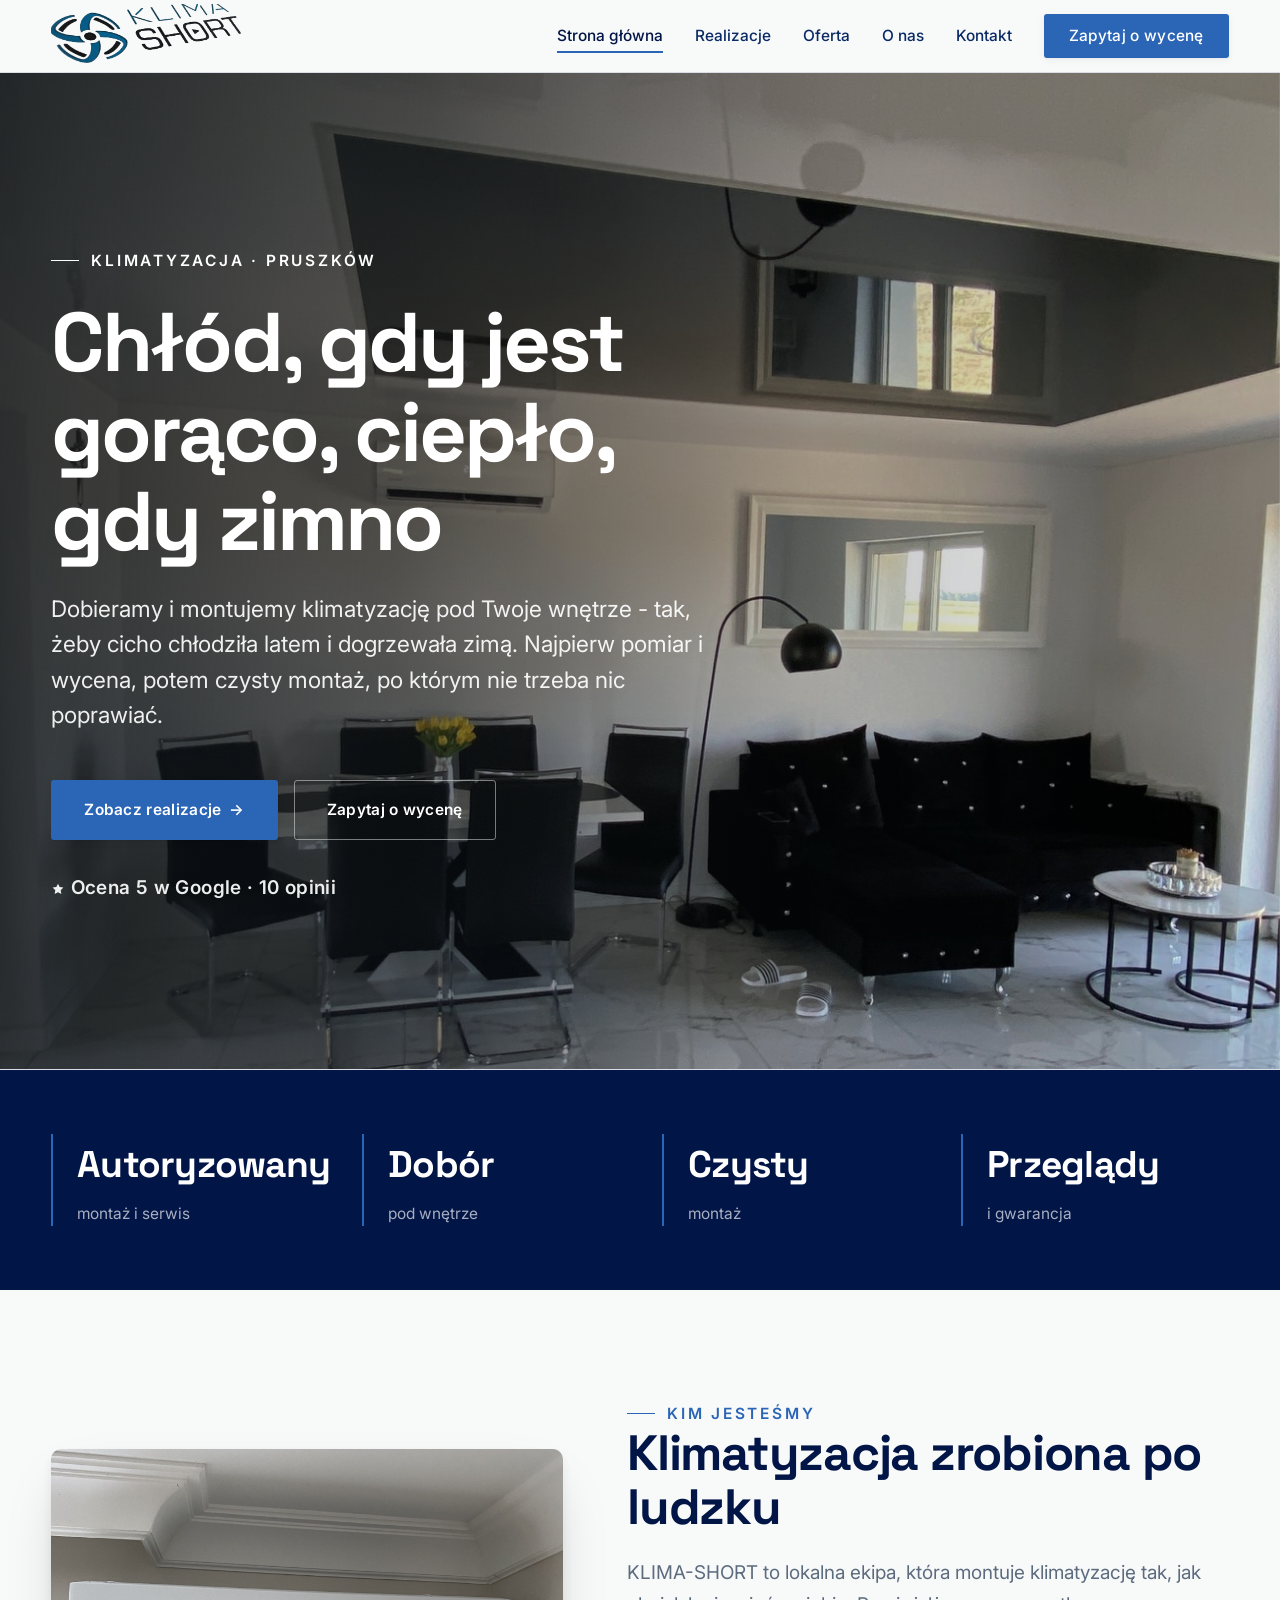
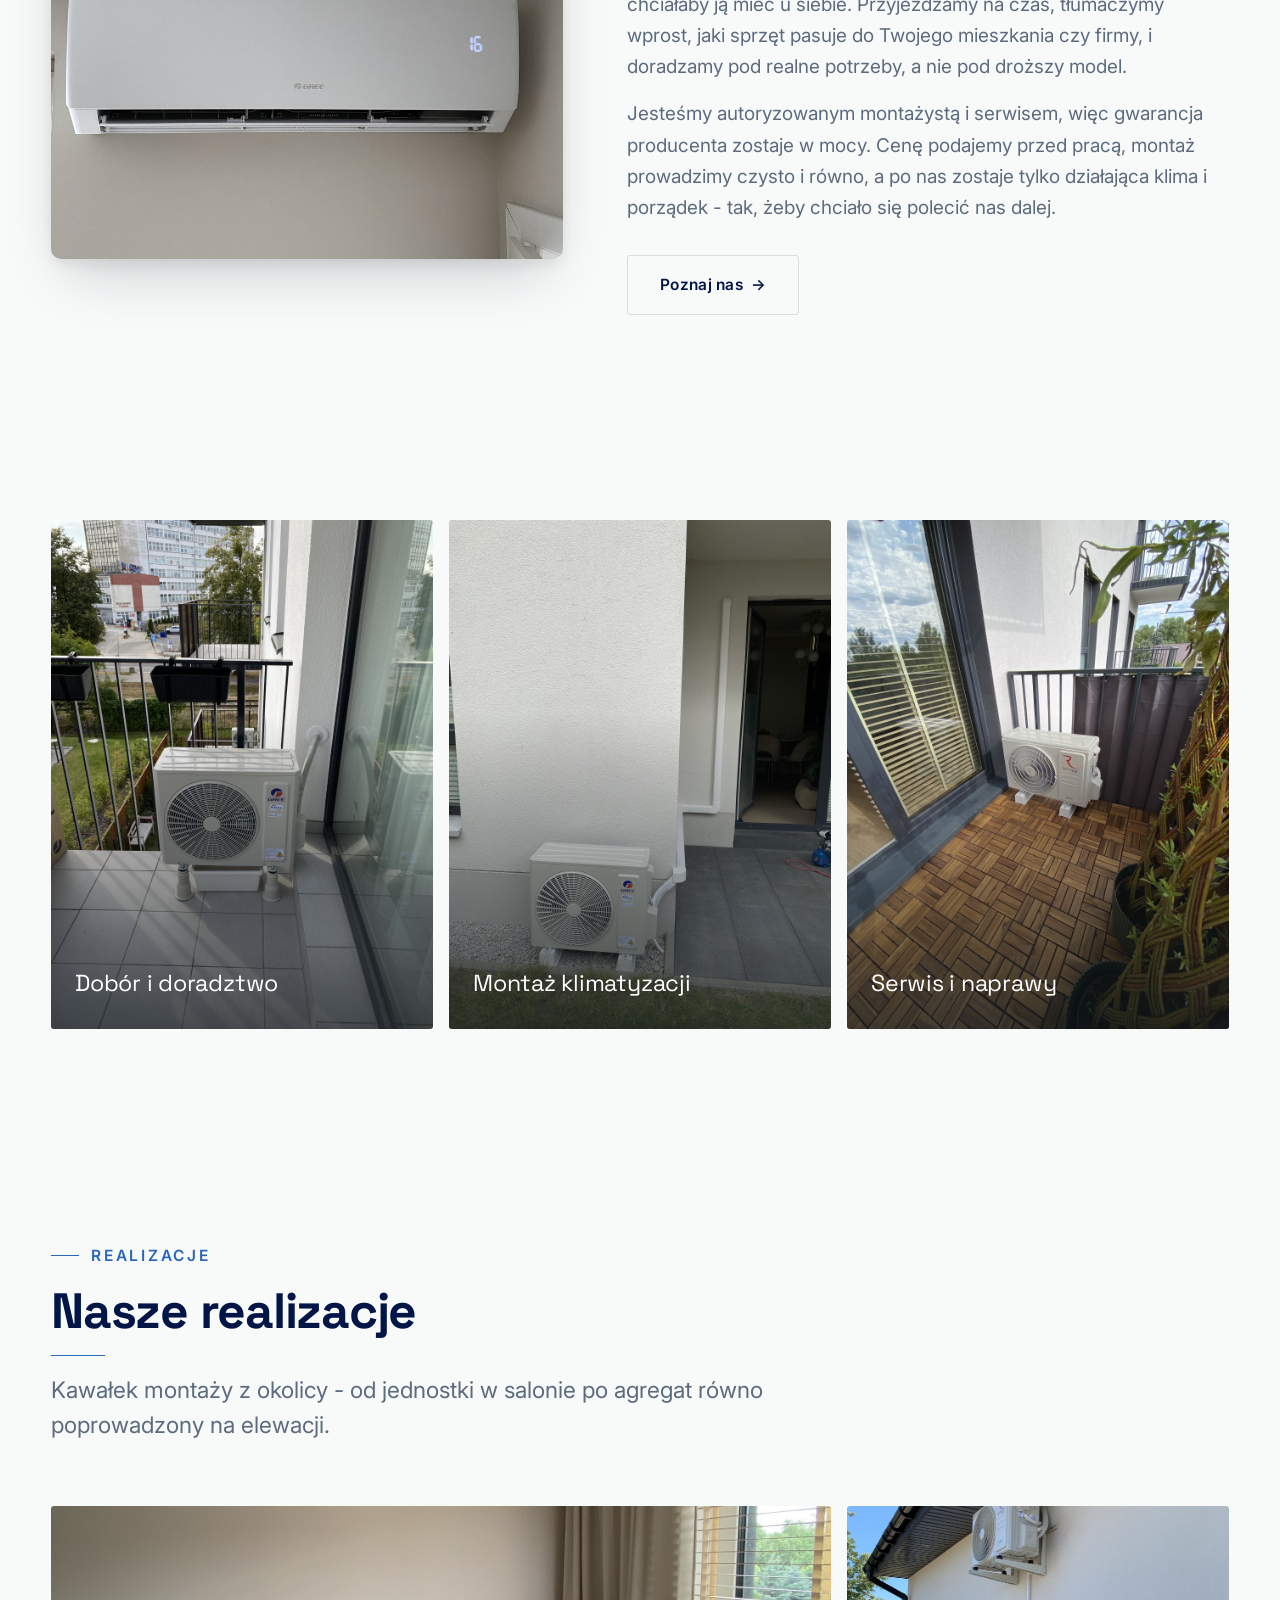
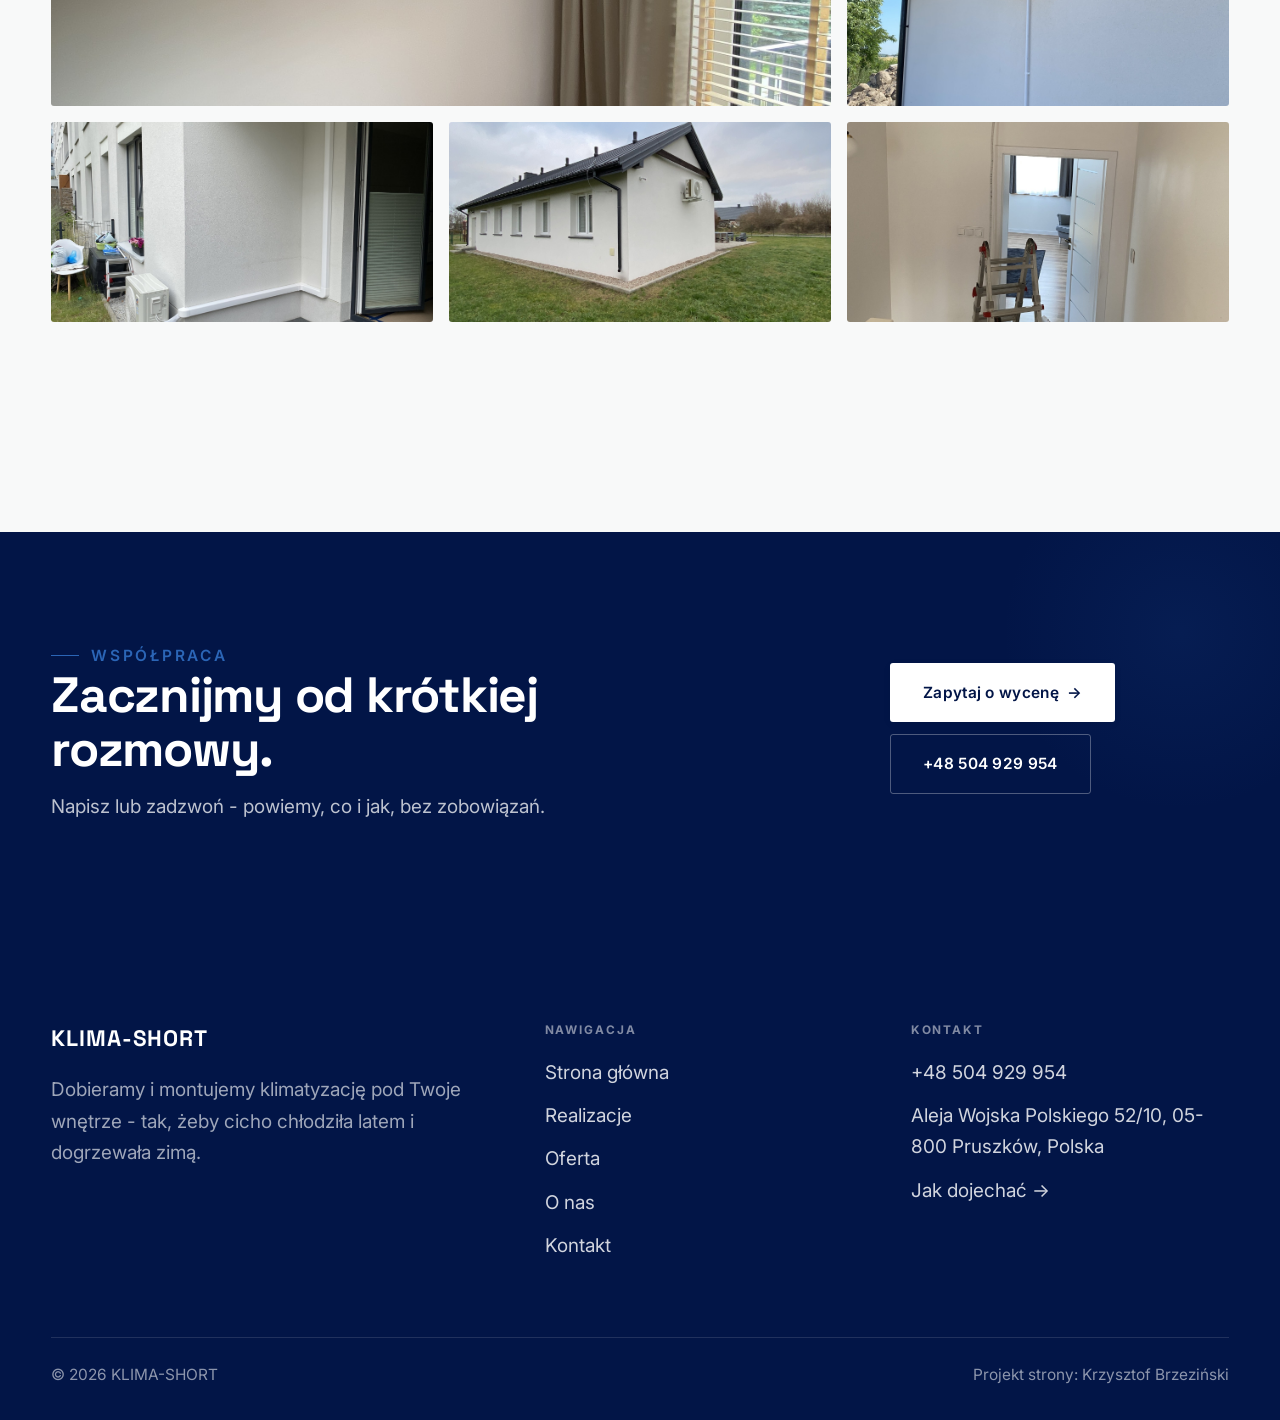
==== index.html @ 808c6899 "KLIMA-SHORT — demo strony klimatyzacja Pruszków Co-Authored-By: Claude Opus 4.8 (1M context) <norepl" ====
<!DOCTYPE html>
<html lang="pl">
<head>
<meta charset="UTF-8">
<meta name="viewport" content="width=device-width, initial-scale=1.0">
<title>KLIMA-SHORT - Klimatyzacja · Pruszków</title>
<meta name="description" content="KLIMA-SHORT - autoryzowany montaż, serwis i sprzedaż klimatyzacji. Pruszków i okolica. Dobór urządzenia, czysty montaż i przeglądy. Marki Mitsubishi, Rotenso, Gree, Haier, AUX, Sevra. Zadzwoń po darmową wycenę.">
<link rel="preconnect" href="https://fonts.googleapis.com">
<link rel="preconnect" href="https://fonts.gstatic.com" crossorigin>
<link href="https://fonts.googleapis.com/css2?family=Space+Grotesk:wght@500;600;700&family=Inter:wght@400;500;600&display=swap" rel="stylesheet">
<link rel="stylesheet" href="assets/styles.css">
</head>
<body>

<header class="nav">
  <div class="wrap nav-inner">
    <a class="brand brand-has-logo" href="index.html"><img class="brand-logo" src="img/logo.png" alt="KLIMA-SHORT"></a>
    <nav class="nav-links">
      <a href="index.html" class="active">Strona główna</a>
      <a href="realizacje.html">Realizacje</a>
      <a href="oferta.html">Oferta</a>
      <a href="o-nas.html">O nas</a>
      <a href="kontakt.html">Kontakt</a>
      <a href="kontakt.html" class="btn btn-accent">Zapytaj o wycenę</a>
    </nav>
    <button class="nav-toggle" aria-label="Menu"><span></span><span></span><span></span></button>
  </div>
</header>

<section class="hero-cine">
  <img src="img/hero.jpg" alt="KLIMA-SHORT - Chłód, gdy jest gorąco, ciepło, gdy zimno">
  <div class="wrap">
    <div class="hero-copy">
      <span class="eyebrow">Klimatyzacja · Pruszków</span>
      <h1>Chłód, gdy jest gorąco, ciepło, gdy zimno</h1>
      <p class="lead">Dobieramy i montujemy klimatyzację pod Twoje wnętrze - tak, żeby cicho chłodziła latem i dogrzewała zimą. Najpierw pomiar i wycena, potem czysty montaż, po którym nie trzeba nic poprawiać.</p>
      <div class="hero-actions">
        <a href="realizacje.html" class="btn btn-accent">Zobacz realizacje <span class="arr">→</span></a>
        <a href="kontakt.html" class="btn btn-ghost" style="color:#fff;border-color:rgba(255,255,255,.45)">Zapytaj o wycenę</a>
      </div>
      <div style="margin-top:var(--space-6);color:#fff;font-weight:600;letter-spacing:.02em;opacity:.92"><svg class="ico-star" width="14" height="14" viewBox="0 0 24 24" style="vertical-align:-2px" aria-hidden="true"><path d="M12 2.8l2.85 5.8 6.4.93-4.63 4.5 1.1 6.37L12 17.4l-5.72 3 1.1-6.37-4.63-4.5 6.4-.93L12 2.8Z" fill="currentColor"/></svg> Ocena 5 w Google · 10 opinii</div>
    </div>
  </div>
</section>
<section class="strip" style="padding-block:0">
  <div class="wrap">
    <div class="item reveal"><div class="k">Autoryzowany</div><div class="v">montaż i serwis</div></div>
    <div class="item reveal"><div class="k">Dobór</div><div class="v">pod wnętrze</div></div>
    <div class="item reveal"><div class="k">Czysty</div><div class="v">montaż</div></div>
    <div class="item reveal"><div class="k">Przeglądy</div><div class="v">i gwarancja</div></div>
  </div>
</section>
<section>
  <div class="wrap split">
    <div class="split-art reveal"><img src="img/g1.jpg" alt="KLIMA-SHORT - realizacja" loading="lazy"></div>
    <div class="split-copy reveal">
      <span class="eyebrow">Kim jesteśmy</span>
      <h2>Klimatyzacja zrobiona po ludzku</h2>
      <p class="muted">KLIMA-SHORT to lokalna ekipa, która montuje klimatyzację tak, jak chciałaby ją mieć u siebie. Przyjeżdżamy na czas, tłumaczymy wprost, jaki sprzęt pasuje do Twojego mieszkania czy firmy, i doradzamy pod realne potrzeby, a nie pod droższy model.</p>
      <p class="muted">Jesteśmy autoryzowanym montażystą i serwisem, więc gwarancja producenta zostaje w mocy. Cenę podajemy przed pracą, montaż prowadzimy czysto i równo, a po nas zostaje tylko działająca klima i porządek - tak, żeby chciało się polecić nas dalej.</p>
      <a href="o-nas.html" class="btn btn-ghost">Poznaj nas <span class="arr">→</span></a>
    </div>
  </div>
</section>
<section class="gateways-band">
  <div class="wrap">
    <div class="gateways">
      <a href="oferta.html" class="gateway reveal"><img src="img/g2.jpg" alt="Dobór i doradztwo" loading="lazy"><span class="g-ttl">Dobór i doradztwo</span></a>
      <a href="oferta.html" class="gateway reveal"><img src="img/g3.jpg" alt="Montaż klimatyzacji" loading="lazy"><span class="g-ttl">Montaż klimatyzacji</span></a>
      <a href="oferta.html" class="gateway reveal"><img src="img/g4.jpg" alt="Serwis i naprawy" loading="lazy"><span class="g-ttl">Serwis i naprawy</span></a>
    </div>
  </div>
</section>
<section>
  <div class="wrap">
    <div class="head reveal">
      <span class="eyebrow">Realizacje</span>
      <h2>Nasze realizacje</h2>
      <p>Kawałek montaży z okolicy - od jednostki w salonie po agregat równo poprowadzony na elewacji.</p>
    </div>
    <div class="gallery">
      <div class="tile t-two3 reveal"><img src="img/g5.jpg" alt="Jednostka w sypialni" loading="lazy"><div class="cap">Jednostka w sypialni</div></div>
      <div class="tile t-third reveal"><img src="img/g6.jpg" alt="Agregat pod okapem" loading="lazy"><div class="cap">Agregat pod okapem</div></div>
      <div class="tile t-third reveal"><img src="img/g7.jpg" alt="Instalacja zewnętrzna" loading="lazy"><div class="cap">Instalacja zewnętrzna</div></div>
      <div class="tile t-third reveal"><img src="img/g8.jpg" alt="Realizacja pod klucz" loading="lazy"><div class="cap">Realizacja pod klucz</div></div>
      <div class="tile t-third reveal"><img src="img/about.jpg" alt="KLIMA-SHORT" loading="lazy"></div>
    </div>
    <div style="margin-top:var(--space-7)" class="reveal"><a href="realizacje.html" class="btn btn-accent">Pełna galeria <span class="arr">→</span></a></div>
  </div>
</section>
<section class="cta">
  <div class="wrap">
    <div class="reveal">
      <span class="eyebrow">Współpraca</span>
      <h2>Zacznijmy od krótkiej rozmowy.</h2>
      <p>Napisz lub zadzwoń - powiemy, co i jak, bez zobowiązań.</p>
    </div>
    <div class="cta-actions reveal">
      <a href="kontakt.html" class="btn btn-light">Zapytaj o wycenę <span class="arr">→</span></a>
      <a href="tel:+48504929954" class="btn btn-ghost" style="color:#fff;border-color:rgba(255,255,255,.3)">+48 504 929 954</a>
    </div>
  </div>
</section>

<footer>
  <div class="wrap">
    <div class="foot-grid">
      <div class="foot-brand">
        <div class="name">KLIMA-SHORT</div>
        <p>Dobieramy i montujemy klimatyzację pod Twoje wnętrze - tak, żeby cicho chłodziła latem i dogrzewała zimą.</p>
      </div>
      <div class="foot-col">
        <h4>Nawigacja</h4>
        <a href="index.html">Strona główna</a>
        <a href="realizacje.html">Realizacje</a>
        <a href="oferta.html">Oferta</a>
        <a href="o-nas.html">O nas</a>
        <a href="kontakt.html">Kontakt</a>
      </div>
      <div class="foot-col">
        <h4>Kontakt</h4>
        <a href="tel:+48504929954">+48 504 929 954</a>
        <p>Aleja Wojska Polskiego 52/10, 05-800 Pruszków, Polska</p>
        <a href="https://maps.google.com/?cid=17732045662260857433&g_mp=CiVnb29nbGUubWFwcy5wbGFjZXMudjEuUGxhY2VzLkdldFBsYWNlEAIYBCAA" target="_blank" rel="noopener">Jak dojechać →</a>
      </div>
    </div>
    <div class="foot-bot">
      <span>© 2026 KLIMA-SHORT</span>
      <span>Projekt strony: Krzysztof Brzeziński</span>
    </div>
  </div>
</footer>


<script src="assets/main.js"></script>
</body>
</html>
---- assets/styles.css ----
/* ============================================================
   STOLBASZ — premium, architektoniczny B2B fit-out
   Jasna paleta, zero brązu. System wg premium-web-craft.
   Projekt strony: Krzysztof Brzeziński
   ============================================================ */

:root{
  /* PALETA — jasna, architektoniczna, chłodna */
  --paper:#F2F8FC;          /* główne tło */
  --paper-2:#E0EEF7;        /* sekcje alternatywne (chłodny jasny szary) */
  --paper-3:#E0EEF7;        /* delikatne wypełnienia */
  --ink:#021547;            /* tekst główny — chłodny grafit */
  --ink-soft:#0A2A66;       /* nagłówki drugorzędne */
  --muted:#5C6B7E;          /* tekst poboczny */
  --line:rgba(2,21,71,.12);/* hairline */
  --accent:#009BE8;         /* stonowany petrol-slate — jedyny akcent */
  --accent-d:#007BC4;
  --accent-soft:rgba(0,155,232,.10);
  --dark:#021547;           /* sekcje ciemne (stopka/CTA) */

  /* ODSTĘPY — skala 4/8 */
  --space-1:4px; --space-2:8px; --space-3:12px; --space-4:16px; --space-5:24px;
  --space-6:32px; --space-7:48px; --space-8:64px; --space-9:96px; --space-10:128px;

  /* TYPOGRAFIA — fluid clamp() (skala podbita 16.07.2026: większe, czytelniejsze litery — uwaga Adama) */
  --text-sm:clamp(.9rem,.87rem + .12vw,1rem);
  --text-base:clamp(1.08rem,1.04rem + .18vw,1.2rem);
  --text-lg:clamp(1.24rem,1.15rem + .34vw,1.44rem);
  --text-h3:clamp(1.34rem,1.22rem + .55vw,1.66rem);
  --text-h2:clamp(2.1rem,1.66rem + 2.1vw,3.1rem);
  --text-h1:clamp(2.9rem,2.1rem + 4vw,5.1rem);

  /* PROMIENIE — architektoniczne, raczej ostre */
  --r-sm:3px; --r-md:6px; --r-lg:10px;

  /* RUCH */
  --ease:cubic-bezier(.25,.46,.45,.94); --dur:.24s;

  /* CIENIE — miękkie, warstwowe */
  --sh-sm:0 1px 2px rgba(16,24,32,.04), 0 2px 8px rgba(16,24,32,.05);
  --sh-md:0 2px 6px rgba(16,24,32,.05), 0 12px 28px -8px rgba(16,24,32,.12);
  --sh-lg:0 6px 14px rgba(16,24,32,.07), 0 26px 56px -18px rgba(16,24,32,.22);

  --hairline:1px solid var(--line);

  --font-display:'Space Grotesk','Inter',sans-serif;
  --font-body:'Inter',sans-serif;
}

*{box-sizing:border-box;margin:0;padding:0}
html{scroll-behavior:smooth}
body{
  font-family:var(--font-body);
  font-size:var(--text-base);
  line-height:1.65;
  color:var(--ink);
  background:var(--paper);
  -webkit-font-smoothing:antialiased;
  text-rendering:optimizeLegibility;
}
img{max-width:100%;display:block}
a{color:inherit;text-decoration:none}

.wrap{width:min(92%,1180px);margin-inline:auto}
section{padding-block:clamp(52px,6.5vw,96px)}

h1,h2,h3{font-family:var(--font-display);font-weight:700;line-height:1.08;letter-spacing:-.02em;color:var(--ink)}
h1{font-size:var(--text-h1);letter-spacing:-.035em}
h2{font-size:var(--text-h2);letter-spacing:-.025em}
h3{font-size:var(--text-h3)}
p{max-width:65ch}

.eyebrow{
  font-family:var(--font-body);
  font-size:var(--text-sm);
  font-weight:600;
  letter-spacing:.18em;
  text-transform:uppercase;
  color:var(--accent);
  display:inline-flex;align-items:center;gap:var(--space-3);
}
.eyebrow::before{content:"";width:28px;height:1px;background:var(--accent);display:inline-block}

.muted{color:var(--muted)}
.lead{font-size:var(--text-lg);line-height:1.55;color:var(--ink-soft);max-width:50ch}

/* ---------- BUTTONS ---------- */
.btn{
  display:inline-flex;align-items:center;gap:var(--space-2);
  font-weight:600;font-size:var(--text-sm);letter-spacing:.02em;
  padding:var(--space-4) var(--space-6);
  border-radius:var(--r-sm);
  transition:transform var(--dur) var(--ease),box-shadow var(--dur) var(--ease),background var(--dur) var(--ease);
  cursor:pointer;border:1px solid transparent;
}
.btn-accent{background:var(--accent);color:#fff;box-shadow:var(--sh-sm)}
.btn-accent:hover{background:var(--accent-d);transform:translateY(-2px);box-shadow:var(--sh-md)}
.btn-accent:active{transform:translateY(0);box-shadow:var(--sh-sm)}
.btn-ghost{background:transparent;color:var(--ink);border-color:var(--line)}
.btn-ghost:hover{border-color:var(--accent);color:var(--accent);transform:translateY(-2px)}
.btn-light{background:#fff;color:var(--ink);box-shadow:var(--sh-sm)}
.btn-light:hover{transform:translateY(-2px);box-shadow:var(--sh-md)}
.btn .arr{transition:transform var(--dur) var(--ease)}
.btn:hover .arr{transform:translateX(4px)}

/* ---------- NAV ---------- */
.nav{
  position:sticky;top:0;z-index:50;
  background:color-mix(in srgb,var(--paper) 88%,transparent);
  backdrop-filter:saturate(140%) blur(10px);
  border-bottom:var(--hairline);
}
.nav-inner{display:flex;align-items:center;justify-content:space-between;height:72px}
.brand{display:flex;flex-direction:column;line-height:1}
.brand .name{font-family:var(--font-display);font-weight:800;font-size:1.35rem;letter-spacing:.04em}
.brand .sub{font-size:.62rem;letter-spacing:.34em;text-transform:uppercase;color:var(--muted);margin-top:5px}
.nav-links{display:flex;align-items:center;gap:var(--space-6)}
.nav-links a{font-size:var(--text-sm);font-weight:500;color:var(--ink-soft);position:relative;padding-block:4px;transition:color var(--dur) var(--ease)}
.nav-links a::after{content:"";position:absolute;left:0;bottom:0;width:0;height:1.5px;background:var(--accent);transition:width var(--dur) var(--ease)}
.nav-links a:hover,.nav-links a.active{color:var(--ink)}
.nav-links a:hover::after,.nav-links a.active::after{width:100%}
.nav-links .btn{padding:var(--space-2) var(--space-5)}
/* przyciski w nav: właściwy kolor (przebij .nav-links a) + bez podkreślenia */
.nav-links a.btn-accent{color:#fff}
.nav-links a.btn-ghost,.nav-links a.btn-light{color:var(--ink)}
.nav-links a.btn::after{display:none}
.nav-toggle{display:none;background:none;border:none;cursor:pointer;flex-direction:column;gap:5px;padding:8px}
.nav-toggle span{width:24px;height:2px;background:var(--ink);transition:var(--dur)}

/* ---------- HERO (split) ---------- */
.hero{position:relative;overflow:hidden;border-bottom:var(--hairline)}
.hero-grid{display:grid;grid-template-columns:1.05fr .95fr;gap:clamp(24px,4vw,60px);align-items:center;
  padding-block:clamp(36px,4.5vw,64px)}
.hero-copy .eyebrow{margin-bottom:var(--space-5)}
.hero-copy h1{margin-bottom:var(--space-5)}
.hero-copy .lead{margin-bottom:var(--space-7)}
.hero-actions{display:flex;flex-wrap:wrap;gap:var(--space-4)}
.hero-art{position:relative;aspect-ratio:4/3;border-radius:var(--r-lg);overflow:hidden;box-shadow:var(--sh-lg)}
.hero-art img{width:100%;height:100%;object-fit:cover}
.hero-art::after{content:"";position:absolute;inset:0;background:linear-gradient(180deg,transparent 55%,rgba(18,24,28,.28))}
.hero-badge{position:absolute;left:var(--space-5);bottom:var(--space-5);z-index:2;
  background:rgba(252,252,251,.94);backdrop-filter:blur(4px);
  border-radius:var(--r-md);padding:var(--space-4) var(--space-5);box-shadow:var(--sh-md);max-width:78%}
.hero-badge strong{display:block;font-family:var(--font-display);font-size:1rem;letter-spacing:-.01em}
.hero-badge span{font-size:var(--text-sm);color:var(--muted)}

/* ---------- HERO duży / kinowy (strona główna) ---------- */
.hero-cine{position:relative;min-height:clamp(560px,82vh,840px);min-height:clamp(560px,82svh,840px);display:flex;align-items:center;overflow:hidden;border-bottom:var(--hairline)}
.hero-cine>img{position:absolute;inset:0;width:100%;height:100%;object-fit:cover;z-index:0}
.hero-cine::after{content:"";position:absolute;inset:0;z-index:1;
  background:linear-gradient(95deg,rgba(13,18,23,.86) 0%,rgba(13,18,23,.64) 32%,rgba(13,18,23,.24) 62%,rgba(13,18,23,.04) 100%)}
.hero-cine .wrap{position:relative;z-index:2;padding-block:var(--space-8)}
.hero-cine .hero-copy{max-width:660px}
.hero-cine .eyebrow{color:#fff;margin-bottom:var(--space-5)}
.hero-cine .eyebrow::before{background:#fff}
.hero-cine h1{color:#fff;margin-bottom:var(--space-5);font-size:clamp(2.9rem,2rem + 4.4vw,5.2rem)}
.hero-cine .lead{color:rgba(255,255,255,.92);max-width:48ch;margin-bottom:var(--space-7)}
.hero-cine .hero-actions{display:flex;flex-wrap:wrap;gap:var(--space-4)}
@media(max-width:680px){
  .hero-cine{min-height:clamp(520px,76vh,640px);min-height:clamp(520px,76svh,640px);align-items:flex-end}
  .hero-cine::after{background:linear-gradient(0deg,rgba(13,18,23,.9) 6%,rgba(13,18,23,.45) 55%,rgba(13,18,23,.25) 100%)}
  .hero-cine .wrap{padding-bottom:var(--space-9)}
}

/* full-bleed hero variant (podstrony) */
.pagehead{position:relative;min-height:46vh;min-height:46svh;display:flex;align-items:flex-end;overflow:hidden;border-bottom:var(--hairline)}
.pagehead img{position:absolute;inset:0;width:100%;height:100%;object-fit:cover}
.pagehead::after{content:"";position:absolute;inset:0;background:linear-gradient(180deg,rgba(18,24,28,.25),rgba(18,24,28,.62))}
.pagehead .wrap{position:relative;z-index:2;padding-block:var(--space-9);color:#fff}
.pagehead h1{color:#fff;max-width:18ch}
.pagehead .eyebrow{color:#fff}
.pagehead .eyebrow::before{background:#fff}
.pagehead p{color:rgba(255,255,255,.86);margin-top:var(--space-4);max-width:54ch}

/* ---------- STRIP (pasek skrótów / liczby) ---------- */
.strip{background:var(--dark);color:#fff}
.strip .wrap{display:grid;grid-template-columns:repeat(4,1fr);gap:var(--space-6);padding-block:var(--space-8)}
.strip .item .k{font-family:var(--font-display);font-size:clamp(1.6rem,1.2rem + 1.4vw,2.4rem);font-weight:800;letter-spacing:-.02em;color:#fff}
.strip .item .v{font-size:var(--text-sm);color:rgba(255,255,255,.66);margin-top:var(--space-2);line-height:1.45}
.strip .item{border-left:2px solid var(--accent);padding-left:var(--space-5)}

/* ---------- SECTION HEAD ---------- */
.head{max-width:48rem;margin-bottom:var(--space-8)}
.head.center{margin-inline:auto;text-align:center}
.head .eyebrow{margin-bottom:var(--space-4)}
.head h2{margin-bottom:var(--space-4)}
.head p{color:var(--muted);font-size:var(--text-lg);line-height:1.55}
.head.center p{margin-inline:auto}

/* ---------- INTRO SPLIT ---------- */
.split{display:grid;grid-template-columns:.92fr 1.08fr;gap:clamp(28px,5vw,80px);align-items:center}
.split.rev{grid-template-columns:1.08fr .92fr}
.split.rev .split-art{order:-1}
.split-art{position:relative;aspect-ratio:5/4;border-radius:var(--r-lg);overflow:hidden;box-shadow:var(--sh-lg)}
.split-art img{width:100%;height:100%;object-fit:cover}
.split-copy h2{margin-bottom:var(--space-5)}
.split-copy p+p{margin-top:var(--space-4)}
.split-copy .btn{margin-top:var(--space-6)}

/* ---------- SERVICES (zakres) ---------- */
.svc-grid{display:grid;grid-template-columns:repeat(auto-fit,minmax(280px,1fr));gap:var(--space-5)}
.svc{background:#fff;border:var(--hairline);border-radius:var(--r-md);padding:var(--space-7) var(--space-6);
  transition:transform var(--dur) var(--ease),box-shadow var(--dur) var(--ease),border-color var(--dur) var(--ease);
  position:relative;overflow:hidden}
.svc::before{content:"";position:absolute;left:0;top:0;width:3px;height:0;background:var(--accent);transition:height var(--dur) var(--ease)}
.svc:hover{transform:translateY(-4px);box-shadow:var(--sh-md);border-color:transparent}
.svc:hover::before{height:100%}
.svc .ic{font-family:var(--font-display);font-size:.8rem;font-weight:700;letter-spacing:.12em;color:var(--accent);margin-bottom:var(--space-4)}
.svc h3{margin-bottom:var(--space-3);font-size:1.22rem}
.svc p{color:var(--muted);font-size:var(--text-base);line-height:1.6}

/* big detailed service rows */
.svc-row{display:grid;grid-template-columns:.8fr 1.2fr;gap:clamp(20px,4vw,60px);align-items:center;padding-block:var(--space-8)}
.svc-row+.svc-row{border-top:var(--hairline)}
.svc-row.rev{grid-template-columns:1.2fr .8fr}
.svc-row.rev .svc-row-art{order:-1}
.svc-row-art{aspect-ratio:4/3;border-radius:var(--r-md);overflow:hidden;box-shadow:var(--sh-md)}
.svc-row-art img{width:100%;height:100%;object-fit:cover}
.svc-row h3{font-size:1.5rem;margin-bottom:var(--space-4)}
.svc-row .num{font-family:var(--font-display);font-size:.85rem;font-weight:700;letter-spacing:.14em;color:var(--accent);display:block;margin-bottom:var(--space-3)}
.svc-row ul{list-style:none;margin-top:var(--space-4);display:flex;flex-direction:column;gap:var(--space-2)}
.svc-row li{position:relative;padding-left:var(--space-5);color:var(--muted);font-size:var(--text-base)}
.svc-row li::before{content:"";position:absolute;left:0;top:.62em;width:8px;height:1px;background:var(--accent)}

/* ---------- GALLERY (realizacje) ---------- */
.gallery{display:grid;grid-template-columns:repeat(12,1fr);gap:var(--space-4);grid-auto-rows:200px}
/* GALERIA MASONRY — pionowe zdjęcia (portrety beauty/wellness) bez przycinania: kolumny, height auto */
.gallery-masonry{column-count:3;column-gap:var(--space-4)}
@media(max-width:900px){.gallery-masonry{column-count:2}}
@media(max-width:560px){.gallery-masonry{column-count:1}}
.gallery-masonry .m-tile{break-inside:avoid;margin:0 0 var(--space-4);padding:0;position:relative;overflow:hidden;border-radius:var(--r-md);border:1px solid var(--line)}
.gallery-masonry .m-tile img{width:100%;height:auto;display:block}
.gallery-masonry .m-tile .cap{position:absolute;left:0;right:0;bottom:0;padding:var(--space-4);color:#fff;background:linear-gradient(0deg,rgba(0,0,0,.55),transparent);font-size:var(--text-sm)}
.gallery-masonry .m-tile .cap small{display:block;font-weight:400;opacity:.78;letter-spacing:.04em;text-transform:uppercase;font-size:.66rem;margin-top:3px}
.tile{position:relative;overflow:hidden;border-radius:var(--r-md);box-shadow:var(--sh-sm);
  transition:transform var(--dur) var(--ease),box-shadow var(--dur) var(--ease)}
.tile img{width:100%;height:100%;object-fit:cover;transition:transform .6s var(--ease)}
.tile:hover{box-shadow:var(--sh-md)}
.tile:hover img{transform:scale(1.05)}
.tile .cap{position:absolute;left:0;right:0;bottom:0;padding:var(--space-5) var(--space-4) var(--space-4);
  background:linear-gradient(transparent,rgba(18,24,28,.78));color:#fff;
  font-size:var(--text-sm);font-weight:600;letter-spacing:.01em;
  opacity:0;transform:translateY(8px);transition:var(--dur) var(--ease)}
.tile:hover .cap{opacity:1;transform:translateY(0)}
.tile .cap small{display:block;font-weight:400;opacity:.78;letter-spacing:.04em;text-transform:uppercase;font-size:.66rem;margin-top:3px}
/* bento spans */
.t-wide{grid-column:span 6}
.t-tall{grid-column:span 6;grid-row:span 2}
.t-std{grid-column:span 6}
.t-third{grid-column:span 4}
.t-two3{grid-column:span 8}

/* ---------- TRUST / WIARYGODNOŚĆ ---------- */
.trust{background:var(--paper-2)}
.trust-grid{display:grid;grid-template-columns:repeat(auto-fit,minmax(240px,1fr));gap:var(--space-5);margin-top:var(--space-7)}
.trust-card{background:#fff;border-radius:var(--r-md);padding:var(--space-7) var(--space-6);box-shadow:var(--sh-sm);border-top:3px solid var(--accent)}
.trust-card .big{font-family:var(--font-display);font-size:clamp(1.8rem,1.3rem + 1.6vw,2.6rem);font-weight:800;letter-spacing:-.02em;color:var(--ink);line-height:1}
.trust-card h3{font-size:1.12rem;margin:var(--space-3) 0 var(--space-2)}
.trust-card p{color:var(--muted);font-size:var(--text-base);line-height:1.55}

/* ---------- CTA band ---------- */
.cta{background:var(--dark);color:#fff;position:relative;overflow:hidden}
.cta .wrap{display:grid;grid-template-columns:1.4fr .6fr;gap:var(--space-7);align-items:center;position:relative;z-index:2}
.cta h2{color:#fff;max-width:20ch}
.cta p{color:rgba(255,255,255,.74);margin-top:var(--space-4)}
.cta-actions{display:flex;flex-direction:column;gap:var(--space-3);align-items:flex-start}
.cta::before{content:"";position:absolute;right:-80px;top:-80px;width:360px;height:360px;border-radius:50%;
  background:radial-gradient(circle,var(--accent-soft),transparent 70%)}

/* ---------- CONTACT ---------- */
.contact-grid{display:grid;grid-template-columns:.85fr 1.15fr;gap:clamp(28px,4vw,56px);align-items:start}
.info-list{display:flex;flex-direction:column;gap:var(--space-2)}
.info-row{display:flex;gap:var(--space-4);align-items:flex-start;padding-block:var(--space-4);border-bottom:var(--hairline)}
.info-row .ic{flex:none;width:42px;height:42px;display:grid;place-items:center;border-radius:50%;
  background:var(--accent-soft);color:var(--accent);font-size:1.05rem}
.info-row .lbl{font-size:.72rem;letter-spacing:.14em;text-transform:uppercase;color:var(--muted)}
.info-row .val{font-weight:600;font-size:var(--text-base);margin-top:2px}
.info-row a.val:hover{color:var(--accent)}
.map{border:none;border-radius:var(--r-lg);box-shadow:var(--sh-md);width:100%;height:100%;min-height:380px;filter:grayscale(.2) contrast(1.02)}
.form{background:#fff;border:var(--hairline);border-radius:var(--r-lg);padding:clamp(24px,3vw,40px);box-shadow:var(--sh-sm)}
.form .fld{margin-bottom:var(--space-5)}
.form label{display:block;font-size:var(--text-sm);font-weight:600;margin-bottom:var(--space-2)}
.form input,.form textarea{width:100%;font-family:inherit;font-size:var(--text-base);color:var(--ink);
  padding:var(--space-4);border:var(--hairline);border-radius:var(--r-sm);background:var(--paper);transition:border-color var(--dur)}
.form input:focus,.form textarea:focus{outline:none;border-color:var(--accent);background:#fff}
.form textarea{resize:vertical;min-height:120px}
.form .note{font-size:var(--text-sm);color:var(--muted);margin-top:var(--space-3)}

/* ---------- FOOTER ---------- */
footer{background:var(--dark);color:#fff;padding-block:var(--space-9) var(--space-6)}
.foot-grid{display:grid;grid-template-columns:1.4fr 1fr 1fr;gap:var(--space-7);margin-bottom:var(--space-8)}
.foot-brand .name{font-family:var(--font-display);font-weight:800;font-size:1.4rem;letter-spacing:.04em}
.foot-brand p{color:rgba(255,255,255,.62);margin-top:var(--space-4);font-size:var(--text-base);max-width:38ch}
.foot-col h4{font-size:.74rem;letter-spacing:.16em;text-transform:uppercase;color:rgba(255,255,255,.5);margin-bottom:var(--space-4)}
.foot-col a,.foot-col p{display:block;color:rgba(255,255,255,.82);font-size:var(--text-base);margin-bottom:var(--space-3)}
.foot-col a:hover{color:#fff}
.foot-bot{border-top:1px solid rgba(255,255,255,.12);padding-top:var(--space-5);display:flex;justify-content:space-between;flex-wrap:wrap;gap:var(--space-3);
  font-size:var(--text-sm);color:rgba(255,255,255,.55)}
.foot-bot a:hover{color:#fff}

/* ---------- REVEAL ---------- */
.reveal{opacity:0;transform:translateY(22px);transition:opacity .6s var(--ease),transform .6s var(--ease)}
.reveal.in{opacity:1;transform:none}

/* ---------- RESPONSIVE ---------- */
@media(max-width:920px){
  .hero-grid,.split,.split.rev,.svc-row,.svc-row.rev,.cta .wrap,.contact-grid,.foot-grid{grid-template-columns:1fr}
  .split.rev .split-art,.svc-row.rev .svc-row-art{order:0}
  .hero-art{aspect-ratio:16/10;max-height:420px}
  .strip .wrap{grid-template-columns:repeat(2,1fr);gap:var(--space-7)}
  .gallery{grid-auto-rows:180px}
  .t-wide,.t-tall,.t-std,.t-third,.t-two3{grid-column:span 6}
  .t-tall{grid-row:span 1}
  .cta-actions{flex-direction:row;flex-wrap:wrap}
  .foot-grid{gap:var(--space-6)}
}
@media(max-width:680px){
  .nav-links{position:fixed;inset:72px 0 auto 0;background:var(--paper);flex-direction:column;align-items:stretch;
    gap:0;padding:var(--space-4) 6%;border-bottom:var(--hairline);box-shadow:var(--sh-md);
    transform:translateY(-120%);transition:transform var(--dur) var(--ease)}
  .nav-links.open{transform:translateY(0)}
  .nav-links a{padding-block:var(--space-4);border-bottom:var(--hairline)}
  .nav-links .btn{margin-top:var(--space-3);justify-content:center}
  .nav-toggle{display:flex}
  .strip .wrap{grid-template-columns:1fr}
  .gallery{grid-template-columns:repeat(6,1fr)}
  .foot-grid{grid-template-columns:1fr}
}
@media(prefers-reduced-motion:reduce){
  *{animation-duration:.01ms!important;transition:none!important}
  .reveal{opacity:1!important;transform:none!important}
  html{scroll-behavior:auto}
}

/* ============================================================
   PREMIUM LAYER — destylat deep-researchu branż (anty-AI, spokój).
   Zmienne STOLBASZ (--accent/--ink/--paper/--line/--dark). Ruch ledwo
   zauważalny, krzywa cubic-bezier(.16,.84,.44,1); prefers-reduced-motion
   pokryte blanketem wyżej. Karty hairline zamiast cieni = #1 sygnał „nie-AI".
   ============================================================ */

/* więcej oddechu między sekcjami (liderzy: 110-130px) */
section{padding-block:clamp(64px,8vw,128px)}

/* 1) Aksamitny reveal — dłuższa, miękka krzywa zamiast „skoku" */
.reveal{transition:opacity .9s cubic-bezier(.16,.84,.44,1),transform .9s cubic-bezier(.16,.84,.44,1);will-change:opacity,transform}
/* stagger TYLKO w galerii (tam pozycja = porządek dzieci) */
.gallery .reveal:nth-child(2){transition-delay:.07s}
.gallery .reveal:nth-child(3){transition-delay:.14s}
.gallery .reveal:nth-child(4){transition-delay:.21s}
.gallery .reveal:nth-child(5){transition-delay:.28s}
.gallery .reveal:nth-child(6){transition-delay:.35s}

/* 2) Hero STATYCZNY na .hero-cine — Ken Burns CAŁKIEM WYŁĄCZONY 26.06 (3. zgłoszenie Szymona).
   GENEZA: animowanie scale na <img> hero z teksturami (cegły/framugi) re-samplinguje obraz
   klatka po klatce → na części ekranów drobne drganie/shimmer = „heroshot się trzęsie".
   translateY usunięto wcześniej, scale-only + will-change/GPU NIE wystarczyły do GWARANCJI gładkości.
   Krzysztof zażądał pewności („make sure, że błąd się nie pojawi") > efekt. Zero animacji = 0% drgania.
   Delikatny zoom zostaje TYLKO w pełnoekranowych hero gastro/studio (hg-bg/hs-bg — tło, inny
   mechanizm, chwalone, nigdy nie zgłaszane). NIE wracać do KB na .hero-cine bez realnego testu
   na sprzęcie klienta — to ryzyko regresji „trzęsienia”. */
/* BEZPIECZNY "wow" na hero = jednorazowy FADE-IN (opacity), nie zoom.
   opacity nie dotyka bitmapy → gładkie na KAŻDYM zdjęciu/ekranie/GPU, zero ryzyka migotania.
   Geometryczny ruch (scale/translate) na .hero-cine jest ZAKAZANY (bramka pilnuje). */
@keyframes heroFade{from{opacity:0}to{opacity:1}}
.hero-cine>img{transform:none;animation:heroFade 1.1s ease-out both}

/* 3) Akcentowy hairline pod nagłówkiem sekcji, który „rysuje się" przy wejściu */
.head h2{position:relative;padding-bottom:18px}
.head h2::after{content:"";position:absolute;left:0;bottom:0;height:1px;width:0;background:var(--accent);transition:width 1s cubic-bezier(.16,.84,.44,1) .15s}
.head.center h2::after{left:50%;transform:translateX(-50%)}
.head.reveal.in h2::after,.head.center.reveal.in h2::after{width:54px}

/* 4) Karty HAIRLINE zamiast cieni/zaokrągleń (najmocniejszy anty-AI detal) */
.svc{background:transparent;border:1px solid var(--line);border-radius:var(--r-sm);box-shadow:none}
.svc:hover{box-shadow:none;border-color:var(--accent);transform:translateY(-3px)}
.trust-card{background:transparent;box-shadow:none;border:1px solid var(--line);border-top:2px solid var(--accent);border-radius:var(--r-sm)}
.tile{box-shadow:none;border-radius:var(--r-sm)}
.tile:hover{box-shadow:none}

/* 5) Sticky-nav kondensuje się po przewinięciu (sygnał dopracowania) */
.nav{transition:box-shadow .4s ease,background .4s ease}
.nav.is-stuck{box-shadow:0 1px 0 var(--line),0 14px 30px -24px rgba(0,0,0,.45)}
.nav-inner{transition:height .35s var(--ease)}
.nav.is-stuck .nav-inner{height:60px}

/* 6) MANIFESTO — pełnoekranowy cytat-bohater (zastępuje generyczne „Dlaczego my") */
.manifesto{background:var(--paper-2);text-align:center}
.manifesto .wrap{max-width:60rem}
.manifesto p{font-family:var(--font-display);font-style:italic;font-size:clamp(1.6rem,1rem + 2.4vw,2.8rem);line-height:1.32;color:var(--ink-soft);margin-inline:auto;max-width:26ch;position:relative;padding-top:var(--space-8)}
.manifesto p::before{content:"";position:absolute;top:0;left:50%;transform:translateX(-50%);width:54px;height:1px;background:var(--accent)}
.manifesto p span{color:var(--accent);font-style:italic}

/* 7) GATEWAYS — 3 duże bramy-zdjęcia (zamiast paska menu usług) */
.gateways{display:grid;grid-template-columns:repeat(3,1fr);gap:var(--space-4)}
.gateway{position:relative;aspect-ratio:3/4;overflow:hidden;border-radius:var(--r-sm);display:block}
.gateway img{width:100%;height:100%;object-fit:cover;transition:transform .8s var(--ease),filter .5s var(--ease)}
.gateway::after{content:"";position:absolute;inset:0;background:linear-gradient(180deg,transparent 38%,rgba(18,24,28,.74))}
.gateway:hover img{transform:scale(1.05);filter:brightness(1.05)}
.gateway .g-ttl{position:absolute;left:0;right:0;bottom:0;z-index:2;padding:var(--space-6) var(--space-5);color:#fff;font-family:var(--font-display);font-size:1.45rem;letter-spacing:-.01em;line-height:1.15}
.gateway .g-ttl small{display:block;font-family:var(--font-body);font-size:var(--text-sm);font-weight:400;opacity:.82;letter-spacing:.03em;margin-top:5px}
@media(max-width:760px){.gateways{grid-template-columns:1fr}.gateway{aspect-ratio:16/10}}

/* 8) LOGO klienta w nagłówku (gdy podane --logo) */
/* 52px domyślnie (feedback Bartka 06.07.2026: 40px ginęło, uwaga padła 3x; ~56px sprawdzone na żywym demie anna-borowiec-makeup) */
.brand-logo{height:64px;width:auto;max-width:300px;object-fit:contain;display:block}
.nav.is-stuck .brand-logo{height:52px}
@media(max-width:680px){.brand-logo{height:46px;max-width:210px}}


/* === RWD: nagłówki na wąskich ekranach (dodane 17.07.2026 razem z fixem clamp) ===
   Po przywróceniu działania clamp() dolna granica --text-h1 (2.9rem) rozpychała
   dokument przy długich polskich słowach na telefonach. Tu ją zjeżdżamy. */
@media (max-width:560px){
  :root{
    --text-h1:clamp(1.9rem, 1.15rem + 4.4vw, 2.7rem);
    --text-h2:clamp(1.5rem, 1rem + 3vw, 2.1rem);
  }
  .hero-cine h1{font-size:clamp(1.9rem, 1.15rem + 4.4vw, 2.7rem)}
  h1,h2{overflow-wrap:break-word}
}

/* === auto-paleta ze zdjęć klienta (dopasowanie do estetyki socials) === */
:root{--accent:#2B65B6;--accent-d:#1D4E91;--accent-soft:rgba(43,101,182,0.10);--paper:#F8F9F9;--paper-2:#EDEEEF;--paper-3:#E5E7E8;}
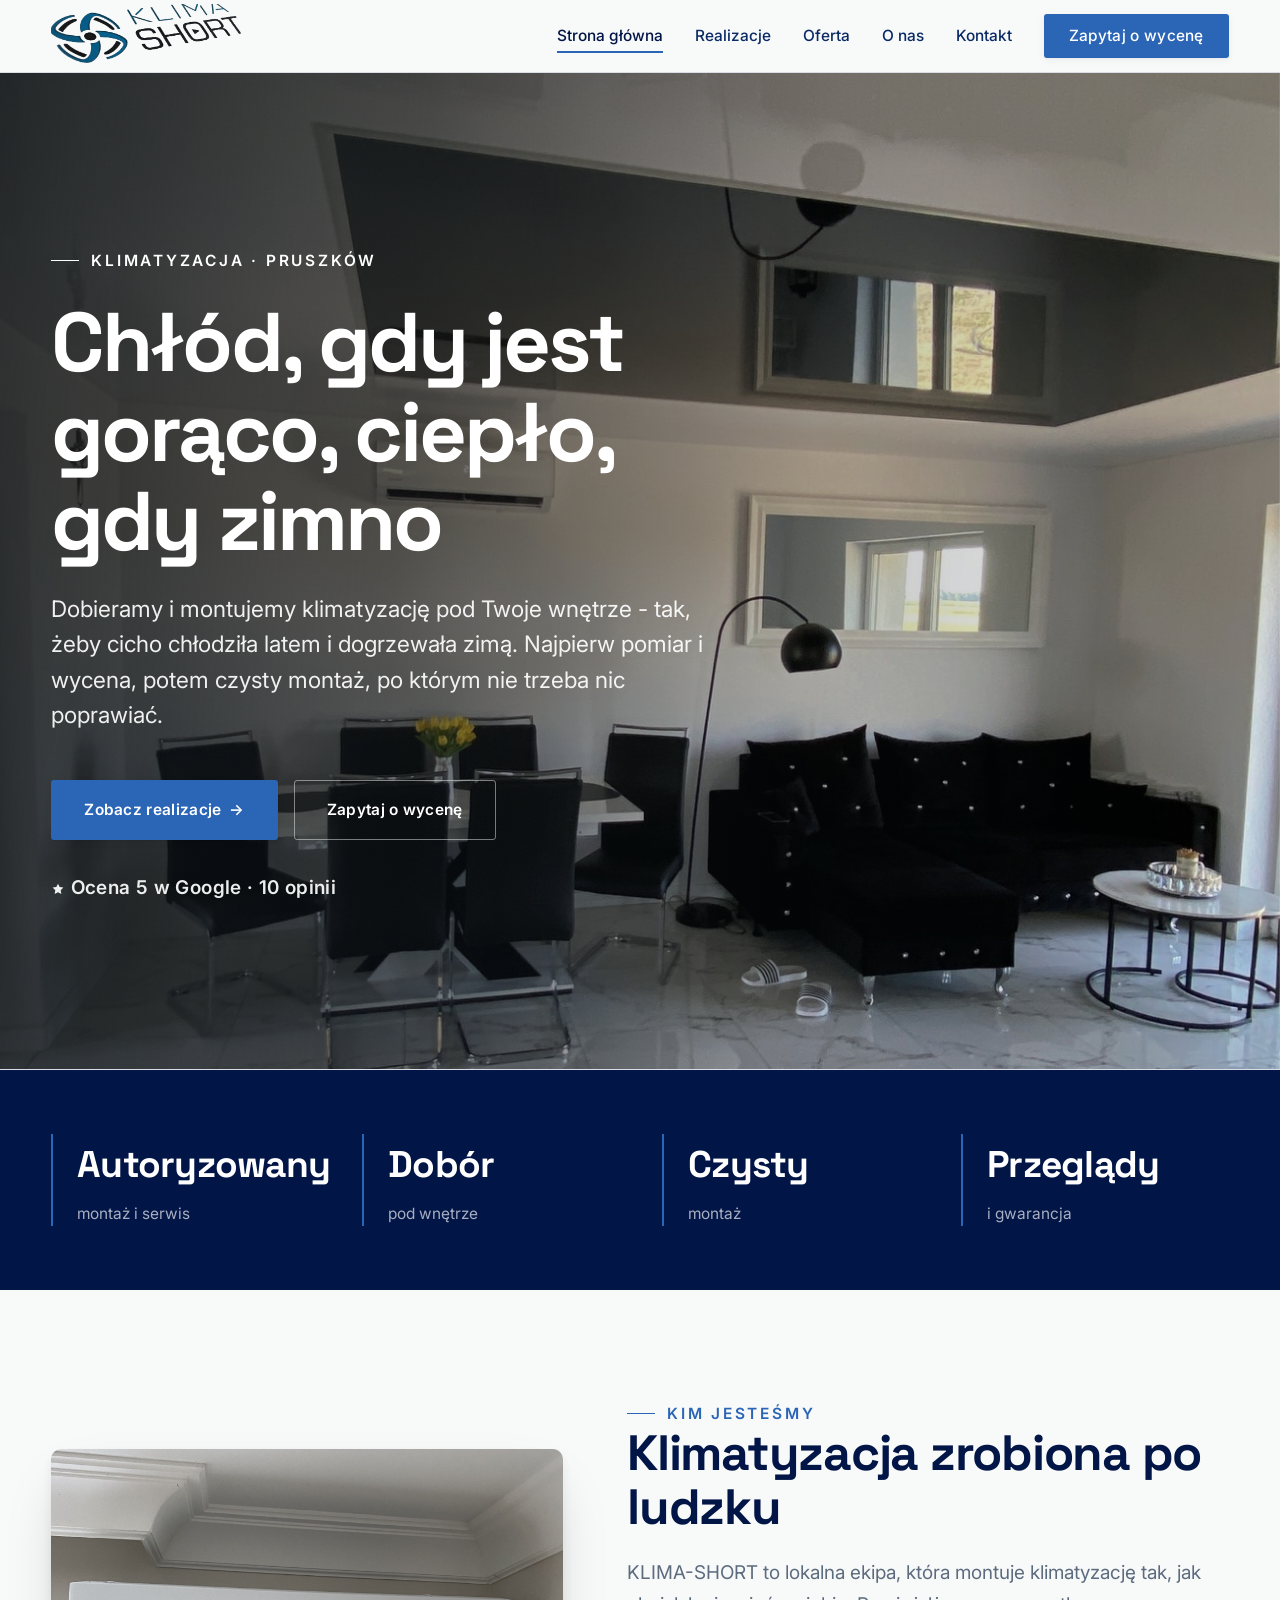
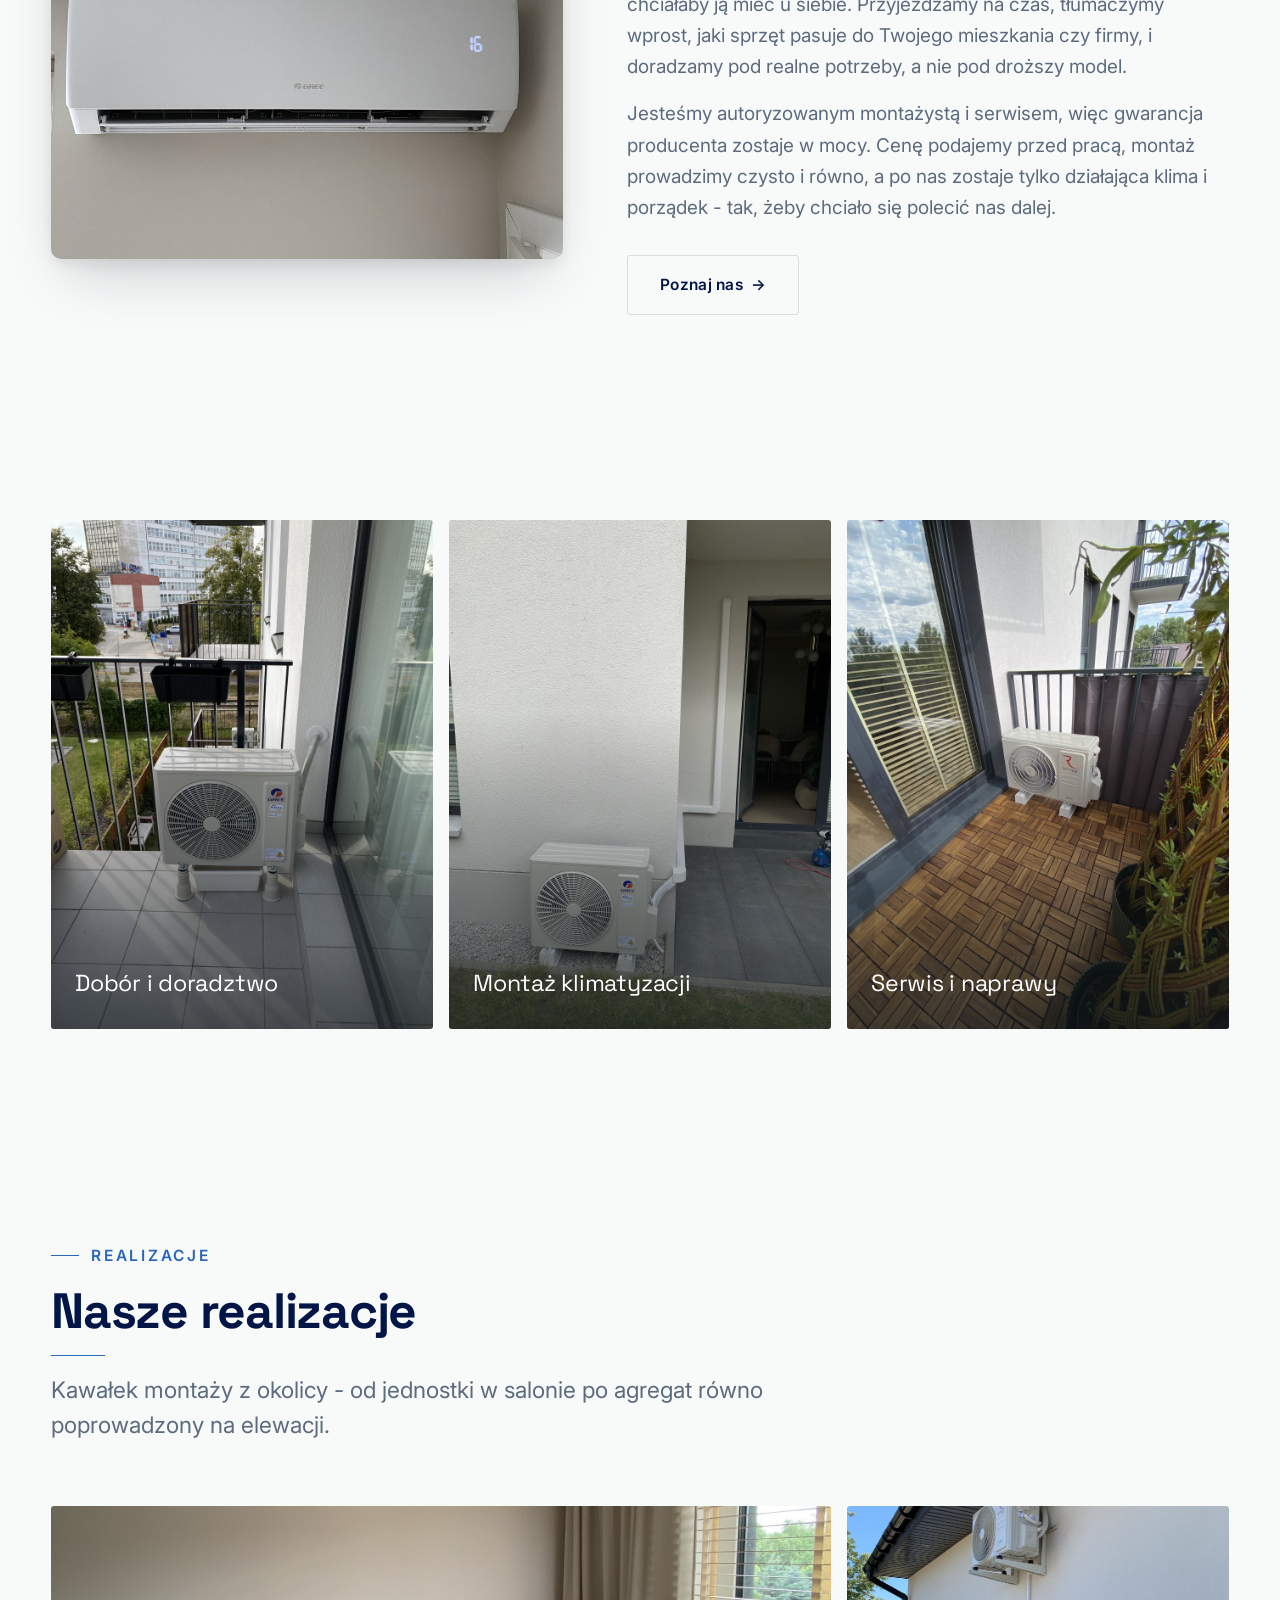
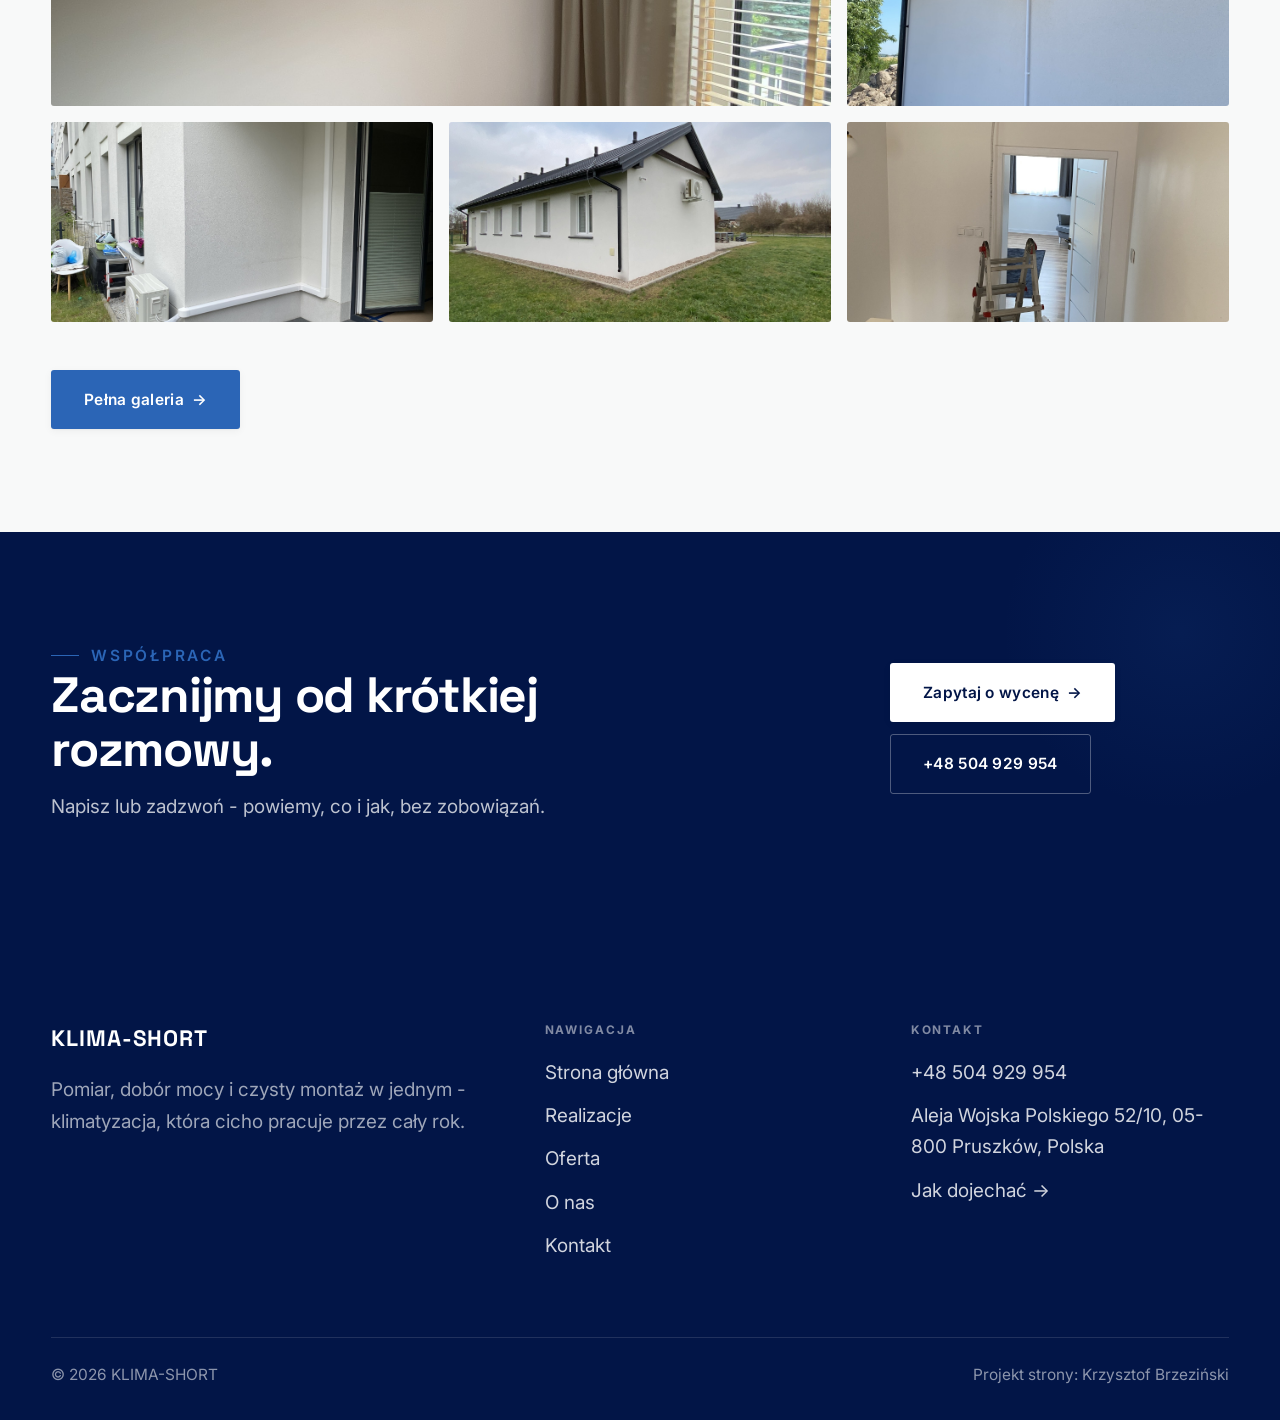
==== commit 9204f42c: "KLIMA-SHORT — zróżnicowane akapity CTA na podstronach" ====
--- a/index.html
+++ b/index.html
@@ -107,7 +107,7 @@
     <div class="foot-grid">
       <div class="foot-brand">
         <div class="name">KLIMA-SHORT</div>
-        <p>Dobieramy i montujemy klimatyzację pod Twoje wnętrze - tak, żeby cicho chłodziła latem i dogrzewała zimą.</p>
+        <p>Pomiar, dobór mocy i czysty montaż w jednym - klimatyzacja, która cicho pracuje przez cały rok.</p>
       </div>
       <div class="foot-col">
         <h4>Nawigacja</h4>
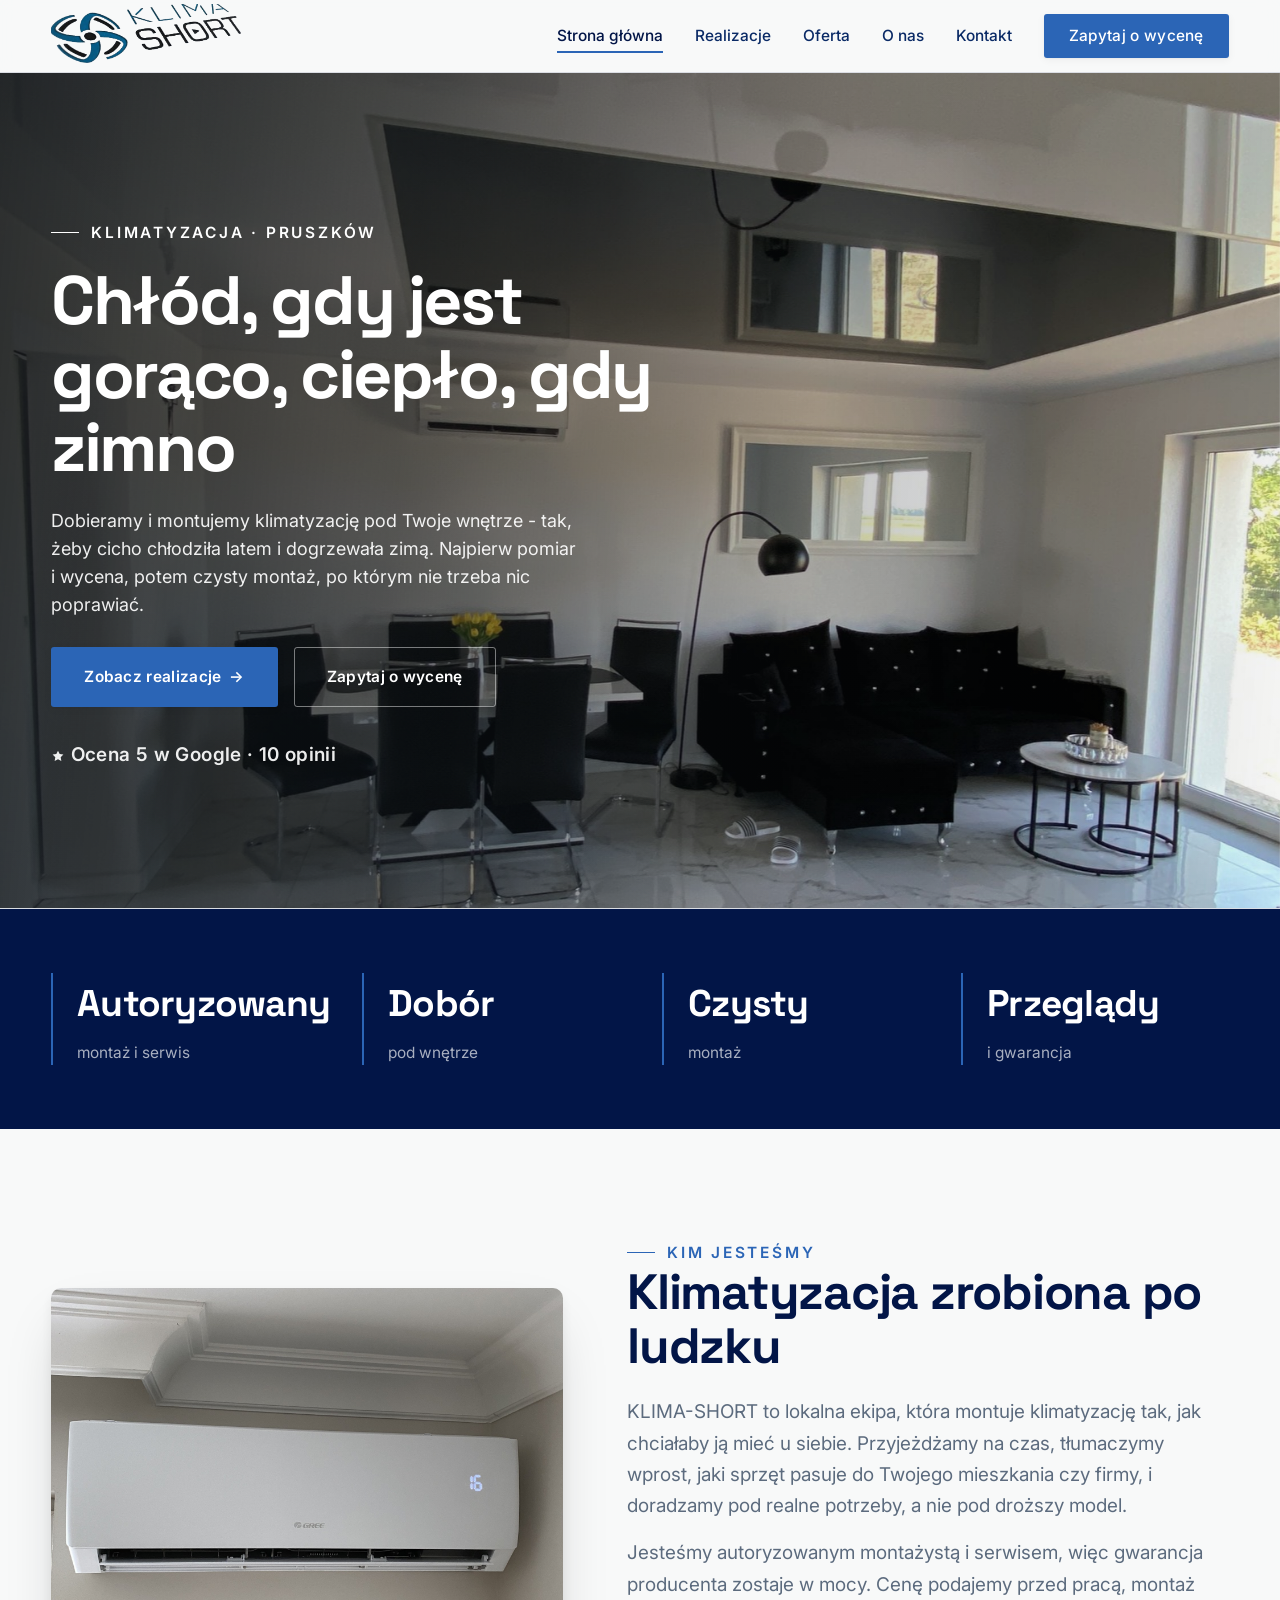
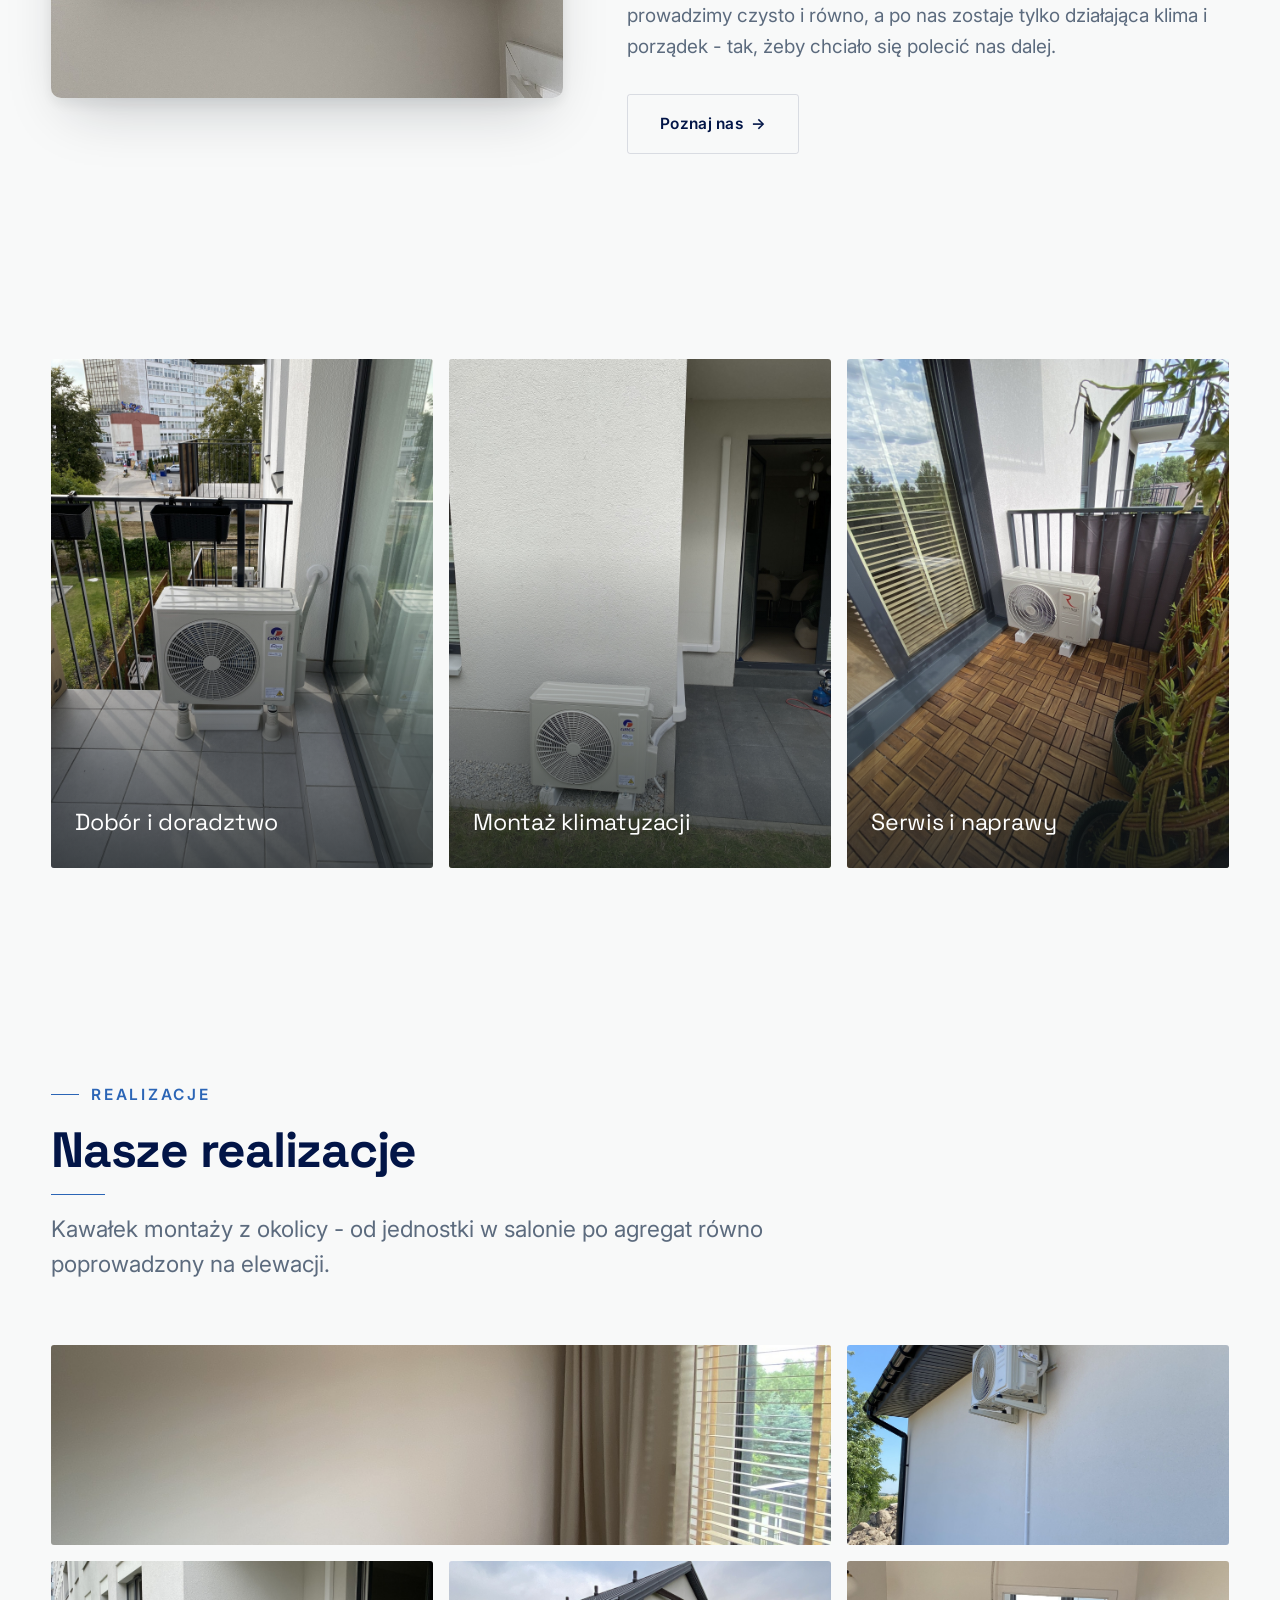
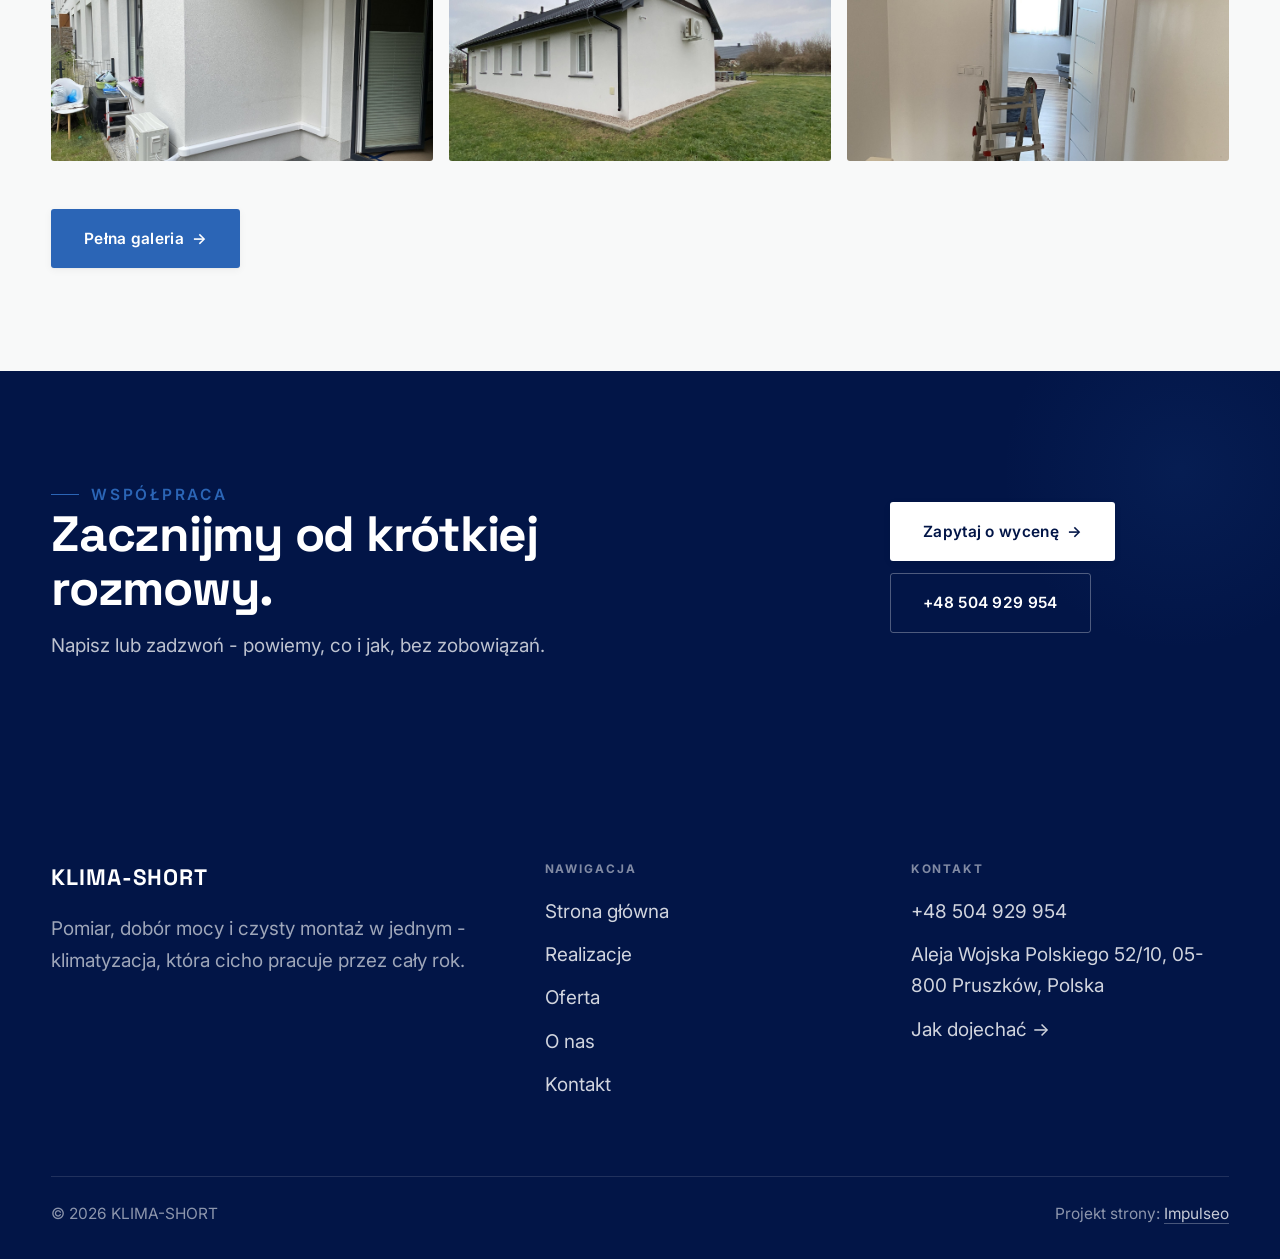
==== commit 704b66ff: "Stopka: podpis Impulseo z linkiem + poprawka znikajacego napisu w naglowku" ====
--- a/index.html
+++ b/index.html
@@ -126,7 +126,7 @@
     </div>
     <div class="foot-bot">
       <span>© 2026 KLIMA-SHORT</span>
-      <span>Projekt strony: Krzysztof Brzeziński</span>
+      <span>Projekt strony: <a class="foot-credit" href="https://impulseo.pl" target="_blank" rel="noopener">Impulseo</a></span>
     </div>
   </div>
 </footer>
--- a/assets/styles.css
+++ b/assets/styles.css
@@ -1,7 +1,7 @@
 /* ============================================================
    STOLBASZ — premium, architektoniczny B2B fit-out
    Jasna paleta, zero brązu. System wg premium-web-craft.
-   Projekt strony: Krzysztof Brzeziński
+   Projekt strony: Impulseo (impulseo.pl)
    ============================================================ */
 
 :root{
@@ -422,3 +422,64 @@
 
 /* === auto-paleta ze zdjęć klienta (dopasowanie do estetyki socials) === */
 :root{--accent:#2B65B6;--accent-d:#1D4E91;--accent-soft:rgba(43,101,182,0.10);--paper:#F8F9F9;--paper-2:#EDEEEF;--paper-3:#E5E7E8;}
+
+/* === HERO-FIT (29.07.2026) — hero DOPASOWUJE SIĘ do wysokości okna =========================
+   Zgłoszenie K. 29.07: na jego laptopie przyciski CTA w hero były ucięte dolną krawędzią
+   (Modern House). Pomiar headless (1512x879 → realny widok 792 px): dolna krawędź CTA
+   wypadała 123 px POD ekranem. Nawet przy maksymalnym oknie (982) było -20 px.
+
+   DLACZEGO POPRZEDNI FIX NIE DZIAŁAŁ: 27.07 dołożyliśmy @media(max-height:820px) — próg.
+   Widok K. ma ~792-895 px, czyli TUŻ NAD progiem → reguła w ogóle się nie włączała.
+   Progi są kruche: każdy inny laptop/dok/pasek zakładek przesuwa granicę.
+
+   ROZWIĄZANIE: zero progów. Każdy rozmiar, który decyduje o wysokości hero (typografia,
+   odstępy, padding), dostaje `min(dotychczasowa-wartość, X svh)` — czyli na wysokim ekranie
+   nic się nie zmienia, a im niższe okno, tym płynniej mniejsze. Treści NIE ucinamy.
+
+   Doklejane na SAM KONIEC styles.css (po motion) → wygrywa kaskadę, nie rusza reguł w miejscu.
+   Weryfikacja: tools-retrofit/measure_fold.py (mierzy zapas pod CTA dla 720/800/879/982). */
+
+/* ---------- HERO KINOWY (strona główna, rodziny „editorial") ---------- */
+.hero-cine .wrap{padding-block:min(var(--space-8),4svh)}
+.hero-cine .eyebrow{margin-bottom:min(var(--space-5),2svh)}
+.hero-cine h1{font-size:min(clamp(2.9rem,2rem + 4.4vw,5.2rem),7.6svh);
+  margin-bottom:min(var(--space-5),2.4svh)}
+.hero-cine .lead{font-size:min(1.125rem,2.3svh);line-height:1.55;
+  margin-bottom:min(var(--space-7),3.2svh)}
+
+/* ---------- HERO FACHOWCY — wariant A (pełny ekran) ---------- */
+.hf-panel{padding-top:min(clamp(6.5rem,13vh,9rem),11svh);
+  padding-bottom:min(clamp(2.6rem,6vh,3.6rem),4svh)}
+.hf-title{font-size:min(clamp(2.3rem,1.6rem + 3.2vw,4.3rem),7svh);
+  margin-top:min(var(--space-4),1.8svh);margin-bottom:min(var(--space-4),1.8svh)}
+.hf-lead{font-size:min(1.18rem,2.3svh);line-height:1.5}
+.hf-phone{margin-top:min(var(--space-6),2.8svh);margin-bottom:min(var(--space-5),2.2svh)}
+.hf-phone-num{font-size:min(clamp(2rem,1.5rem + 2.4vw,3.05rem),5.2svh)}
+.hf-trust{margin-top:min(var(--space-6),2.6svh);padding-top:min(var(--space-4),1.6svh)}
+
+/* Telefon: tam liczy się czytelność, nie upychanie — skalowanie wysokością wyłączone,
+   bo przy 844 px wysokości ekranu svh-limity zaczęłyby zmniejszać tekst bez potrzeby. */
+@media(max-width:680px){
+  .hero-cine h1{font-size:clamp(1.9rem,1.15rem + 4.4vw,2.7rem)}
+  .hero-cine .lead{font-size:.98rem}
+  .hf-title{font-size:clamp(2.1rem,1.6rem + 3.2vw,3rem)}
+  .hf-lead{font-size:1rem}
+  .hf-phone-num{font-size:clamp(1.9rem,1.5rem + 2.4vw,2.5rem)}
+}
+/* === /HERO-FIT === */
+
+
+/* ====== IMPULSEO-FIX-20260731 ======================================================
+   1) PODPIS w stopce jest teraz linkiem do impulseo.pl - ma być widocznie klikalny.
+   2) ŻYWY NAGŁÓWEK: warstwa przenikających kadrów (.mt-hero-layer) miała z-index:1, więc
+      lądowała NAD przyciemnieniem hero, a w rodzinie „fachowcy" nawet nad panelem z tekstem
+      (.hf-panel nie miał własnego z-index). Efekt: przy zmianie zdjęcia napis znikał i wracał.
+      Teraz warstwa idzie tam, gdzie zdjęcie tła (z-index:-2), a treść nagłówka dostaje twardy
+      z-index:3. Zmieniają się WYŁĄCZNIE zdjęcia w tle - napis stoi nieruchomo.
+      (hero-cine celowo pominięte: tam img ma z-index:0 i układ był poprawny.) */
+.foot-bot a.foot-credit{color:rgba(255,255,255,.78);text-decoration:none;border-bottom:1px solid rgba(255,255,255,.28)}
+.foot-bot a.foot-credit:hover{color:#fff;border-bottom-color:#fff}
+.hero-fach > img.mt-hero-layer,.hero-gastro > img.mt-hero-layer,.hero-auto > img.mt-hero-layer,
+.hero-dom > img.mt-hero-layer,.hero-studio > img.mt-hero-layer{z-index:-2}
+.hf-panel,.hf-inner,.hd-panel,.hk-panel,.ha-inner,.hs-inner,.hg-inner{position:relative;z-index:3}
+/* ====== koniec IMPULSEO-FIX-20260731 ====== */
